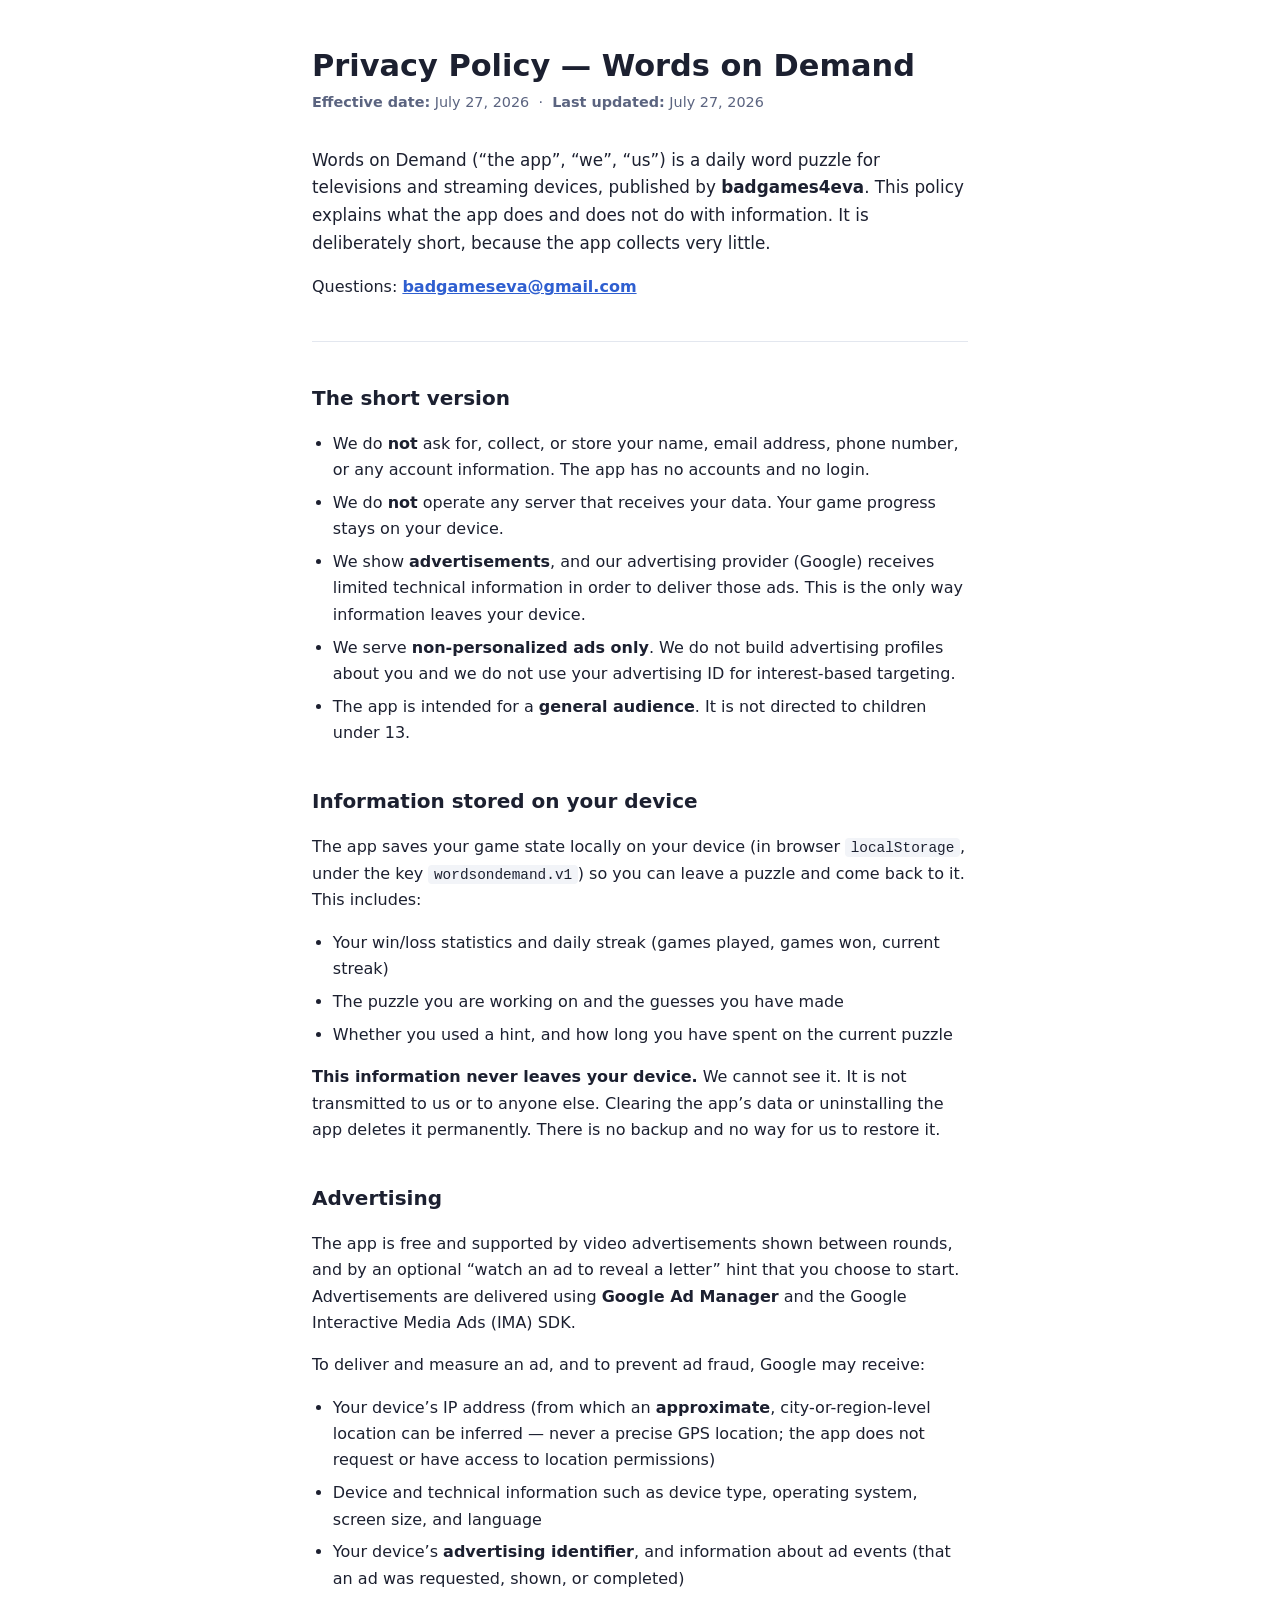
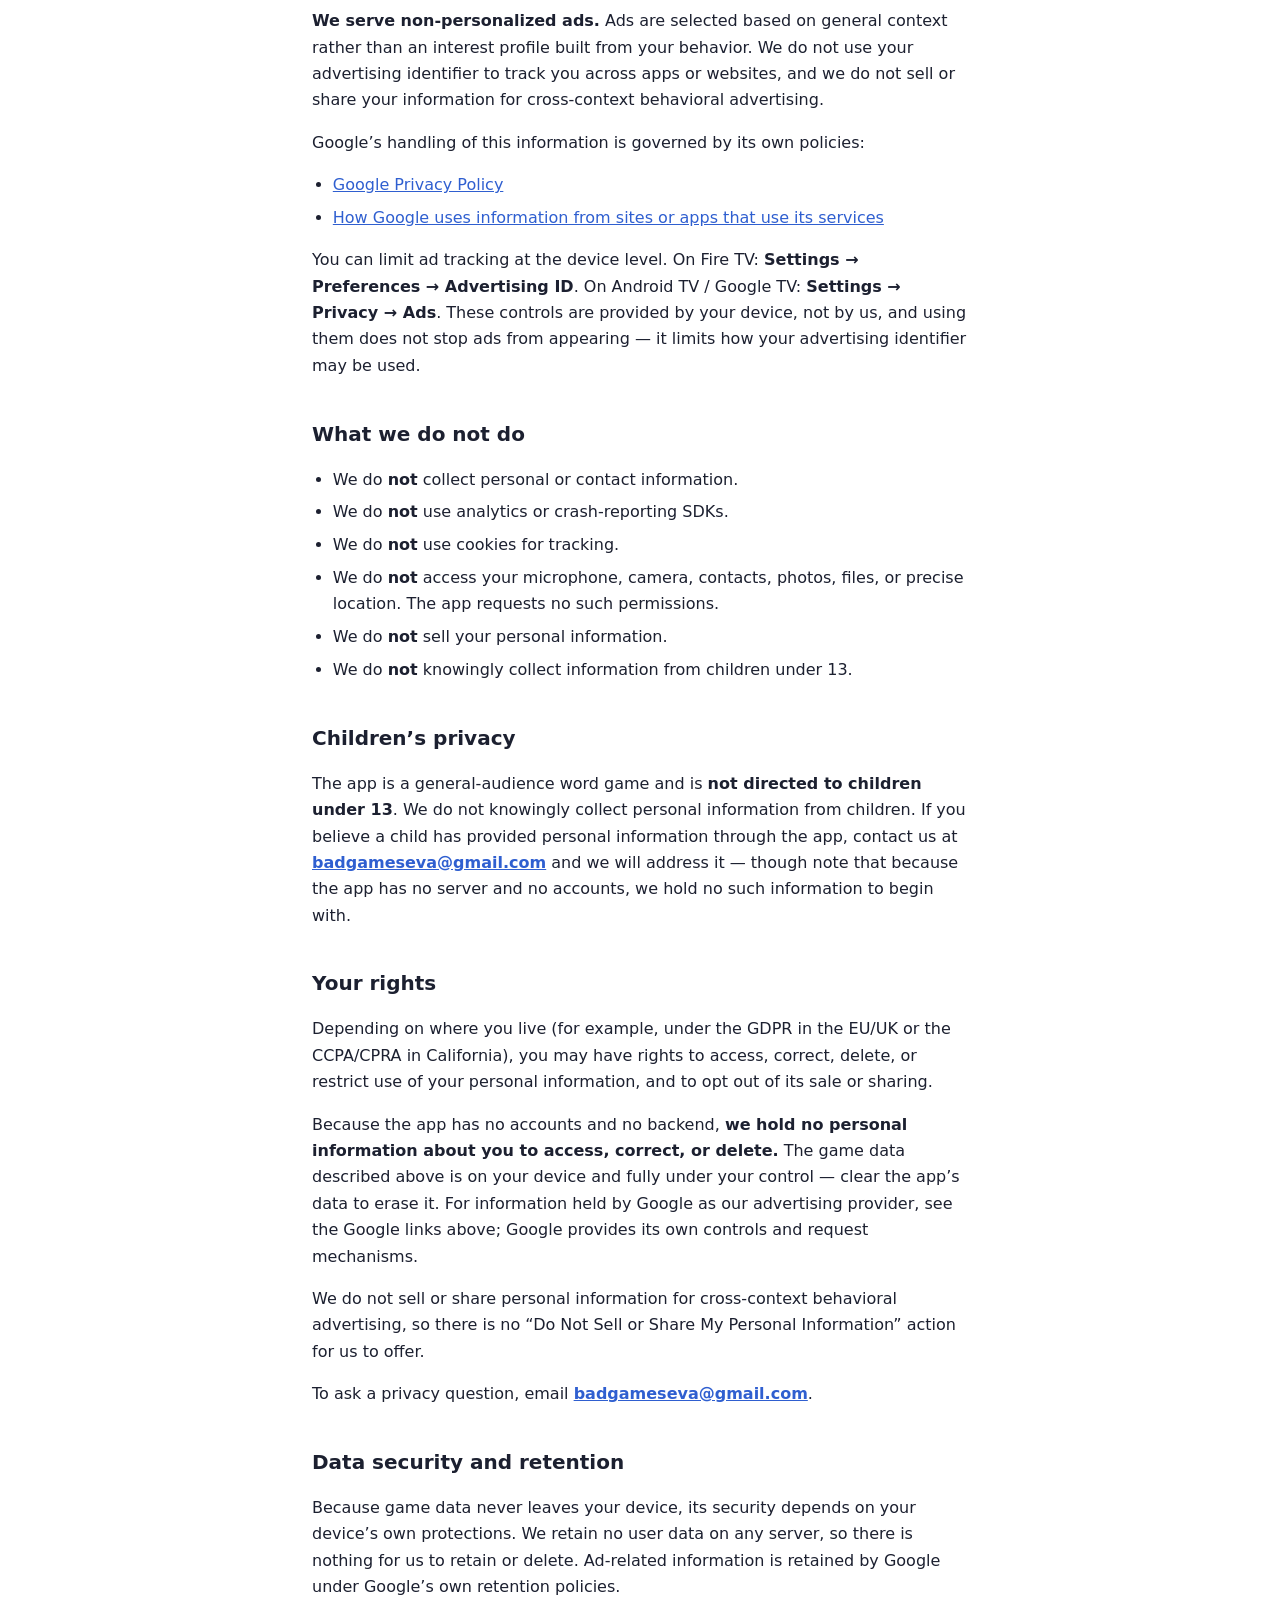
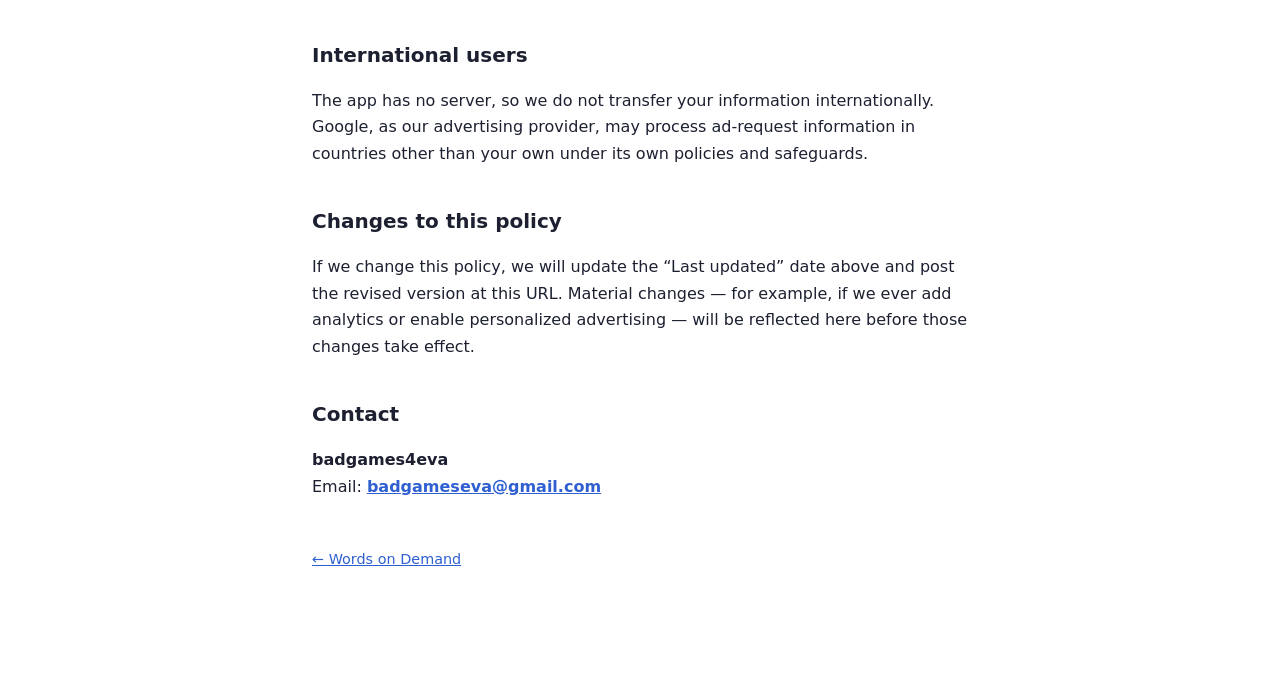
==== privacy.html @ bf03d5b7 "Add privacy policy + store-compliance answer sheet (Phase 3) Docs only — no player-facing asset chan" ====
<!DOCTYPE html>
<html lang="en">
<head>
  <meta charset="UTF-8" />
  <meta name="viewport" content="width=device-width, initial-scale=1.0" />
  <title>Privacy Policy — Words on Demand</title>
  <!--
    Standalone page, deliberately NOT using styles.css. That stylesheet is the
    10-foot TV design system: it sets `overflow: hidden` and positions .screen
    elements fixed, which would make a long scrolling document unreadable. This
    page is read in a normal browser (store reviewers, players following the
    store listing link), so it carries its own minimal styles inline.

    Both Google Play and the Amazon Appstore require a publicly reachable
    privacy-policy URL in the listing. That URL is:
        https://wordsondemand.badgames4eva.com/privacy.html
    Keep this file in sync with PRIVACY.md (same content, same dates).
  -->
  <style>
    :root { --ink: #1c2030; --muted: #5b6480; --accent: #2f5fd0; }
    * { box-sizing: border-box; }
    body {
      margin: 0 auto; padding: 3rem 1.5rem 6rem; max-width: 44rem;
      font: 16px/1.65 -apple-system, "Segoe UI", system-ui, sans-serif;
      color: var(--ink); background: #fff;
      -webkit-text-size-adjust: 100%;
    }
    h1 { font-size: 1.9rem; line-height: 1.2; margin: 0 0 .4rem; }
    h2 { font-size: 1.25rem; margin: 2.4rem 0 .6rem; }
    .dates { color: var(--muted); font-size: .9rem; margin: 0 0 2rem; }
    .lede { font-size: 1.05rem; }
    ul { padding-left: 1.3rem; }
    li { margin: .4rem 0; }
    a { color: var(--accent); }
    code { background: #f2f4f8; padding: .1rem .35rem; border-radius: 4px; font-size: .9em; }
    hr { border: 0; border-top: 1px solid #e3e7ef; margin: 2.5rem 0; }
    footer { color: var(--muted); font-size: .9rem; margin-top: 3rem; }
  </style>
</head>
<body>
  <h1>Privacy Policy — Words on Demand</h1>
  <p class="dates"><strong>Effective date:</strong> July 27, 2026 &nbsp;·&nbsp;
     <strong>Last updated:</strong> July 27, 2026</p>

  <p class="lede">Words on Demand (“the app”, “we”, “us”) is a daily word puzzle for
     televisions and streaming devices, published by <strong>badgames4eva</strong>.
     This policy explains what the app does and does not do with information. It is
     deliberately short, because the app collects very little.</p>

  <p>Questions: <strong><a href="mailto:badgameseva@gmail.com">badgameseva@gmail.com</a></strong></p>

  <hr />

  <h2>The short version</h2>
  <ul>
    <li>We do <strong>not</strong> ask for, collect, or store your name, email address,
        phone number, or any account information. The app has no accounts and no login.</li>
    <li>We do <strong>not</strong> operate any server that receives your data. Your game
        progress stays on your device.</li>
    <li>We show <strong>advertisements</strong>, and our advertising provider (Google)
        receives limited technical information in order to deliver those ads. This is the
        only way information leaves your device.</li>
    <li>We serve <strong>non-personalized ads only</strong>. We do not build advertising
        profiles about you and we do not use your advertising ID for interest-based
        targeting.</li>
    <li>The app is intended for a <strong>general audience</strong>. It is not directed to
        children under 13.</li>
  </ul>

  <h2>Information stored on your device</h2>
  <p>The app saves your game state locally on your device (in browser
     <code>localStorage</code>, under the key <code>wordsondemand.v1</code>) so you can
     leave a puzzle and come back to it. This includes:</p>
  <ul>
    <li>Your win/loss statistics and daily streak (games played, games won, current streak)</li>
    <li>The puzzle you are working on and the guesses you have made</li>
    <li>Whether you used a hint, and how long you have spent on the current puzzle</li>
  </ul>
  <p><strong>This information never leaves your device.</strong> We cannot see it. It is
     not transmitted to us or to anyone else. Clearing the app’s data or uninstalling the
     app deletes it permanently. There is no backup and no way for us to restore it.</p>

  <h2>Advertising</h2>
  <p>The app is free and supported by video advertisements shown between rounds, and by an
     optional “watch an ad to reveal a letter” hint that you choose to start.
     Advertisements are delivered using <strong>Google Ad Manager</strong> and the Google
     Interactive Media Ads (IMA) SDK.</p>
  <p>To deliver and measure an ad, and to prevent ad fraud, Google may receive:</p>
  <ul>
    <li>Your device’s IP address (from which an <strong>approximate</strong>,
        city-or-region-level location can be inferred — never a precise GPS location; the
        app does not request or have access to location permissions)</li>
    <li>Device and technical information such as device type, operating system, screen
        size, and language</li>
    <li>Your device’s <strong>advertising identifier</strong>, and information about ad
        events (that an ad was requested, shown, or completed)</li>
  </ul>
  <p><strong>We serve non-personalized ads.</strong> Ads are selected based on general
     context rather than an interest profile built from your behavior. We do not use your
     advertising identifier to track you across apps or websites, and we do not sell or
     share your information for cross-context behavioral advertising.</p>
  <p>Google’s handling of this information is governed by its own policies:</p>
  <ul>
    <li><a href="https://policies.google.com/privacy">Google Privacy Policy</a></li>
    <li><a href="https://policies.google.com/technologies/partner-sites">How Google uses
        information from sites or apps that use its services</a></li>
  </ul>
  <p>You can limit ad tracking at the device level. On Fire TV:
     <strong>Settings → Preferences → Advertising ID</strong>. On Android TV / Google TV:
     <strong>Settings → Privacy → Ads</strong>. These controls are provided by your
     device, not by us, and using them does not stop ads from appearing — it limits how
     your advertising identifier may be used.</p>

  <h2>What we do not do</h2>
  <ul>
    <li>We do <strong>not</strong> collect personal or contact information.</li>
    <li>We do <strong>not</strong> use analytics or crash-reporting SDKs.</li>
    <li>We do <strong>not</strong> use cookies for tracking.</li>
    <li>We do <strong>not</strong> access your microphone, camera, contacts, photos,
        files, or precise location. The app requests no such permissions.</li>
    <li>We do <strong>not</strong> sell your personal information.</li>
    <li>We do <strong>not</strong> knowingly collect information from children under 13.</li>
  </ul>

  <h2>Children’s privacy</h2>
  <p>The app is a general-audience word game and is <strong>not directed to children under
     13</strong>. We do not knowingly collect personal information from children. If you
     believe a child has provided personal information through the app, contact us at
     <strong><a href="mailto:badgameseva@gmail.com">badgameseva@gmail.com</a></strong> and we will
     address it — though note that because the app has no server and no accounts, we hold
     no such information to begin with.</p>

  <h2>Your rights</h2>
  <p>Depending on where you live (for example, under the GDPR in the EU/UK or the
     CCPA/CPRA in California), you may have rights to access, correct, delete, or restrict
     use of your personal information, and to opt out of its sale or sharing.</p>
  <p>Because the app has no accounts and no backend, <strong>we hold no personal
     information about you to access, correct, or delete.</strong> The game data described
     above is on your device and fully under your control — clear the app’s data to erase
     it. For information held by Google as our advertising provider, see the Google links
     above; Google provides its own controls and request mechanisms.</p>
  <p>We do not sell or share personal information for cross-context behavioral
     advertising, so there is no “Do Not Sell or Share My Personal Information” action for
     us to offer.</p>
  <p>To ask a privacy question, email
     <strong><a href="mailto:badgameseva@gmail.com">badgameseva@gmail.com</a></strong>.</p>

  <h2>Data security and retention</h2>
  <p>Because game data never leaves your device, its security depends on your device’s own
     protections. We retain no user data on any server, so there is nothing for us to
     retain or delete. Ad-related information is retained by Google under Google’s own
     retention policies.</p>

  <h2>International users</h2>
  <p>The app has no server, so we do not transfer your information internationally.
     Google, as our advertising provider, may process ad-request information in countries
     other than your own under its own policies and safeguards.</p>

  <h2>Changes to this policy</h2>
  <p>If we change this policy, we will update the “Last updated” date above and post the
     revised version at this URL. Material changes — for example, if we ever add analytics
     or enable personalized advertising — will be reflected here before those changes take
     effect.</p>

  <h2>Contact</h2>
  <p><strong>badgames4eva</strong><br />
     Email: <strong><a href="mailto:badgameseva@gmail.com">badgameseva@gmail.com</a></strong></p>

  <footer>
    <p><a href="/">← Words on Demand</a></p>
  </footer>
</body>
</html>
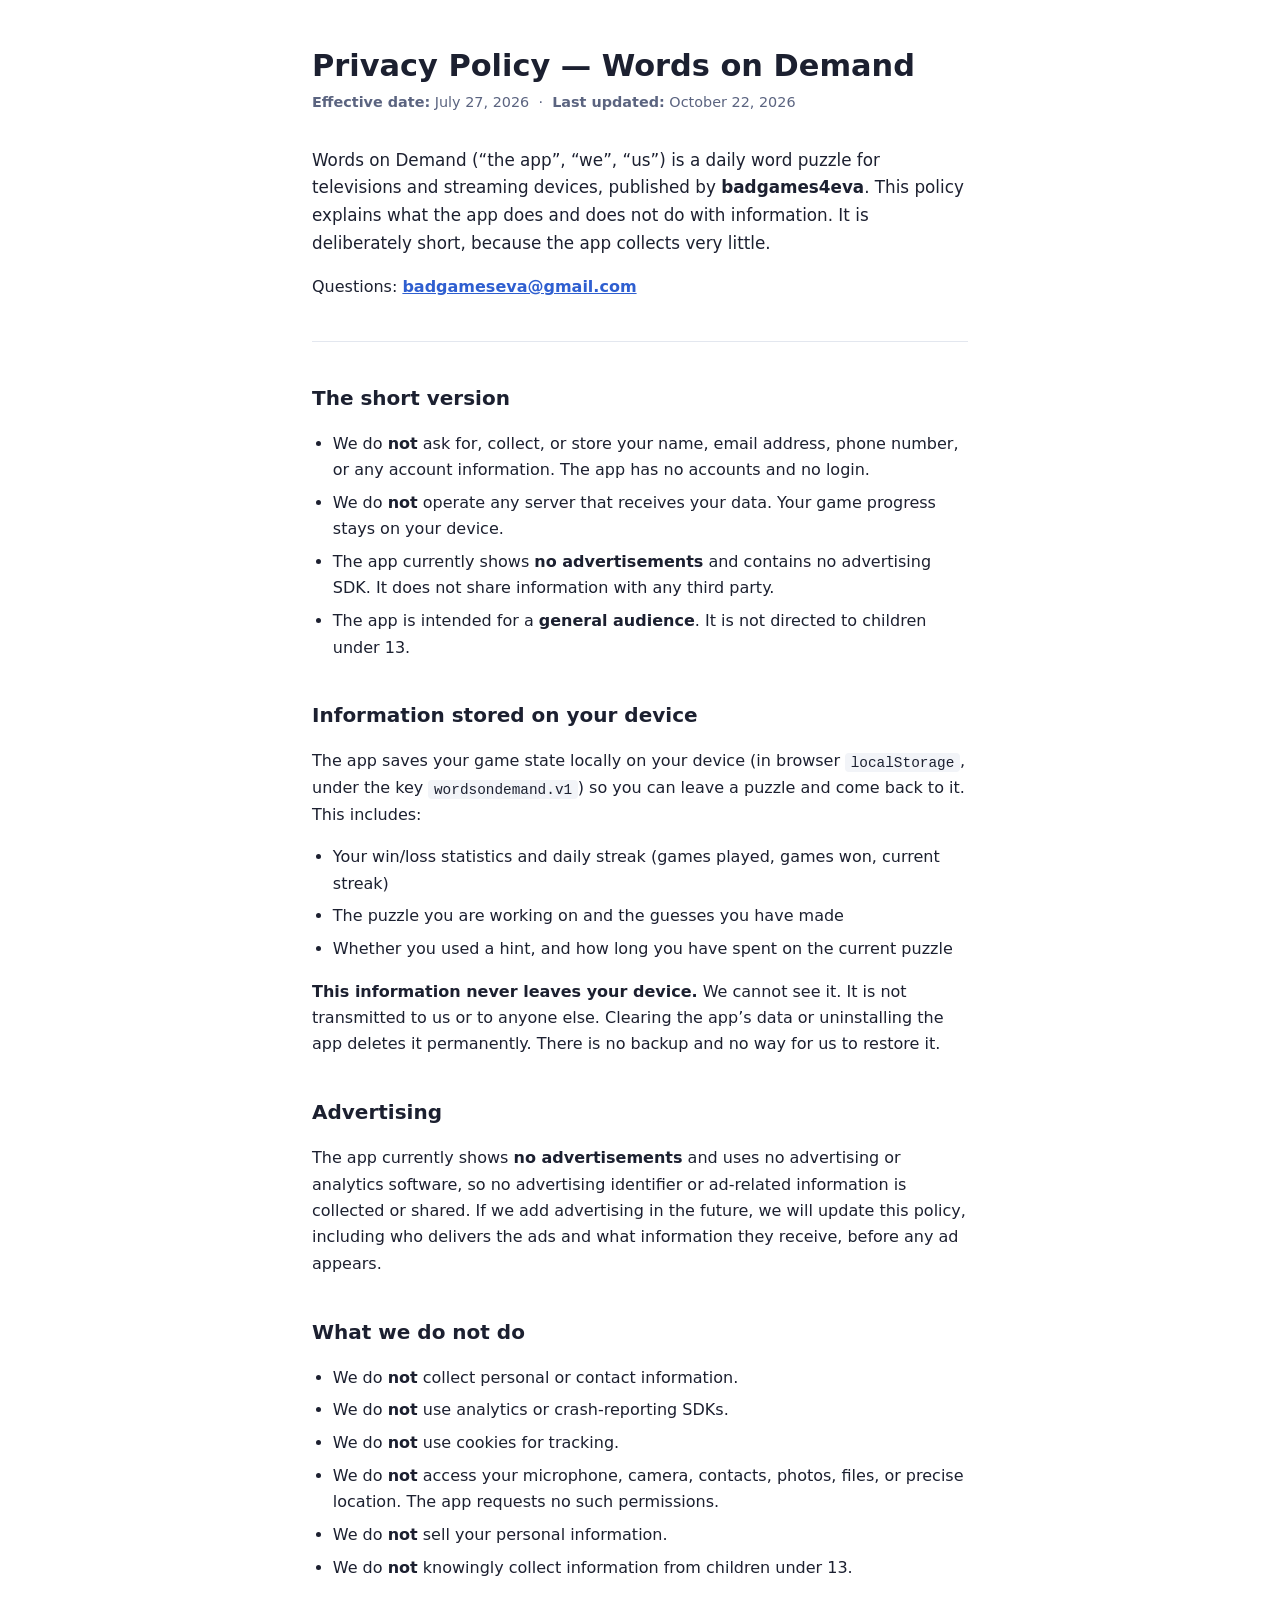
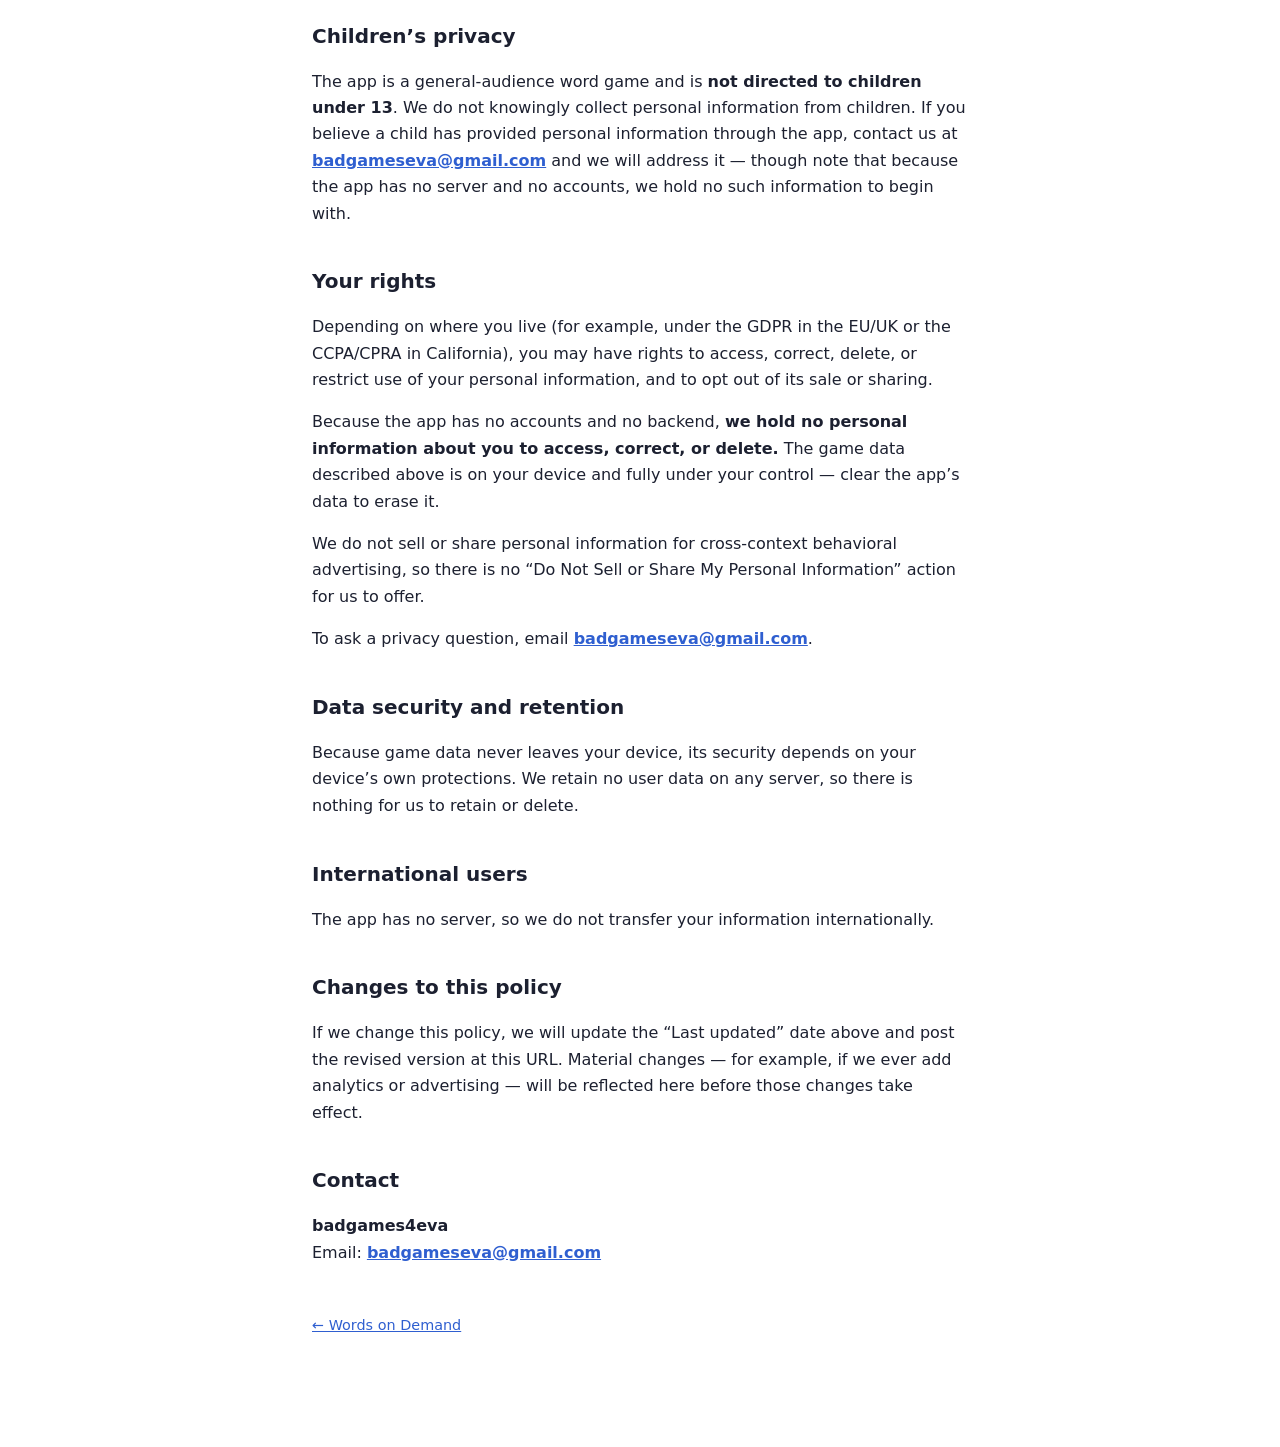
==== commit c74ec16b: "[ads-off] privacy: rewrite policy for no-ads release (build v46); archive ads-live copies; ADS_REENA" ====
--- a/privacy.html
+++ b/privacy.html
@@ -4,6 +4,9 @@
   <meta charset="UTF-8" />
   <meta name="viewport" content="width=device-width, initial-scale=1.0" />
   <title>Privacy Policy — Words on Demand</title>
+  <!-- AdSense site-ownership verification (same tag as index.html). AdSense asks
+       for it on every page of the site, and this is the site's other page. -->
+  <meta name="google-adsense-account" content="ca-pub-5597688543726963">
   <!--
     Standalone page, deliberately NOT using styles.css. That stylesheet is the
     10-foot TV design system: it sets `overflow: hidden` and positions .screen
@@ -13,7 +16,7 @@
 
     Both Google Play and the Amazon Appstore require a publicly reachable
     privacy-policy URL in the listing. That URL is:
-        https://wordsondemand.badgames4eva.com/privacy.html
+        https://wordsondemand.badgames4eva.com/privacy
     Keep this file in sync with PRIVACY.md (same content, same dates).
   -->
   <style>
@@ -40,7 +43,7 @@
 <body>
   <h1>Privacy Policy — Words on Demand</h1>
   <p class="dates"><strong>Effective date:</strong> July 27, 2026 &nbsp;·&nbsp;
-     <strong>Last updated:</strong> July 27, 2026</p>
+     <strong>Last updated:</strong> October 22, 2026</p>
 
   <p class="lede">Words on Demand (“the app”, “we”, “us”) is a daily word puzzle for
      televisions and streaming devices, published by <strong>badgames4eva</strong>.
@@ -57,12 +60,8 @@
         phone number, or any account information. The app has no accounts and no login.</li>
     <li>We do <strong>not</strong> operate any server that receives your data. Your game
         progress stays on your device.</li>
-    <li>We show <strong>advertisements</strong>, and our advertising provider (Google)
-        receives limited technical information in order to deliver those ads. This is the
-        only way information leaves your device.</li>
-    <li>We serve <strong>non-personalized ads only</strong>. We do not build advertising
-        profiles about you and we do not use your advertising ID for interest-based
-        targeting.</li>
+    <li>The app currently shows <strong>no advertisements</strong> and contains no
+        advertising SDK. It does not share information with any third party.</li>
     <li>The app is intended for a <strong>general audience</strong>. It is not directed to
         children under 13.</li>
   </ul>
@@ -81,35 +80,11 @@
      app deletes it permanently. There is no backup and no way for us to restore it.</p>
 
   <h2>Advertising</h2>
-  <p>The app is free and supported by video advertisements shown between rounds, and by an
-     optional “watch an ad to reveal a letter” hint that you choose to start.
-     Advertisements are delivered using <strong>Google Ad Manager</strong> and the Google
-     Interactive Media Ads (IMA) SDK.</p>
-  <p>To deliver and measure an ad, and to prevent ad fraud, Google may receive:</p>
-  <ul>
-    <li>Your device’s IP address (from which an <strong>approximate</strong>,
-        city-or-region-level location can be inferred — never a precise GPS location; the
-        app does not request or have access to location permissions)</li>
-    <li>Device and technical information such as device type, operating system, screen
-        size, and language</li>
-    <li>Your device’s <strong>advertising identifier</strong>, and information about ad
-        events (that an ad was requested, shown, or completed)</li>
-  </ul>
-  <p><strong>We serve non-personalized ads.</strong> Ads are selected based on general
-     context rather than an interest profile built from your behavior. We do not use your
-     advertising identifier to track you across apps or websites, and we do not sell or
-     share your information for cross-context behavioral advertising.</p>
-  <p>Google’s handling of this information is governed by its own policies:</p>
-  <ul>
-    <li><a href="https://policies.google.com/privacy">Google Privacy Policy</a></li>
-    <li><a href="https://policies.google.com/technologies/partner-sites">How Google uses
-        information from sites or apps that use its services</a></li>
-  </ul>
-  <p>You can limit ad tracking at the device level. On Fire TV:
-     <strong>Settings → Preferences → Advertising ID</strong>. On Android TV / Google TV:
-     <strong>Settings → Privacy → Ads</strong>. These controls are provided by your
-     device, not by us, and using them does not stop ads from appearing — it limits how
-     your advertising identifier may be used.</p>
+  <p>The app currently shows <strong>no advertisements</strong> and uses no advertising or
+     analytics software, so no advertising identifier or ad-related information is
+     collected or shared. If we add advertising in the future, we will update this policy,
+     including who delivers the ads and what information they receive, before any ad
+     appears.</p>
 
   <h2>What we do not do</h2>
   <ul>
@@ -137,8 +112,7 @@
   <p>Because the app has no accounts and no backend, <strong>we hold no personal
      information about you to access, correct, or delete.</strong> The game data described
      above is on your device and fully under your control — clear the app’s data to erase
-     it. For information held by Google as our advertising provider, see the Google links
-     above; Google provides its own controls and request mechanisms.</p>
+     it.</p>
   <p>We do not sell or share personal information for cross-context behavioral
      advertising, so there is no “Do Not Sell or Share My Personal Information” action for
      us to offer.</p>
@@ -148,18 +122,15 @@
   <h2>Data security and retention</h2>
   <p>Because game data never leaves your device, its security depends on your device’s own
      protections. We retain no user data on any server, so there is nothing for us to
-     retain or delete. Ad-related information is retained by Google under Google’s own
-     retention policies.</p>
+     retain or delete.</p>
 
   <h2>International users</h2>
-  <p>The app has no server, so we do not transfer your information internationally.
-     Google, as our advertising provider, may process ad-request information in countries
-     other than your own under its own policies and safeguards.</p>
+  <p>The app has no server, so we do not transfer your information internationally.</p>
 
   <h2>Changes to this policy</h2>
   <p>If we change this policy, we will update the “Last updated” date above and post the
      revised version at this URL. Material changes — for example, if we ever add analytics
-     or enable personalized advertising — will be reflected here before those changes take
+     or advertising — will be reflected here before those changes take
      effect.</p>
 
   <h2>Contact</h2>
